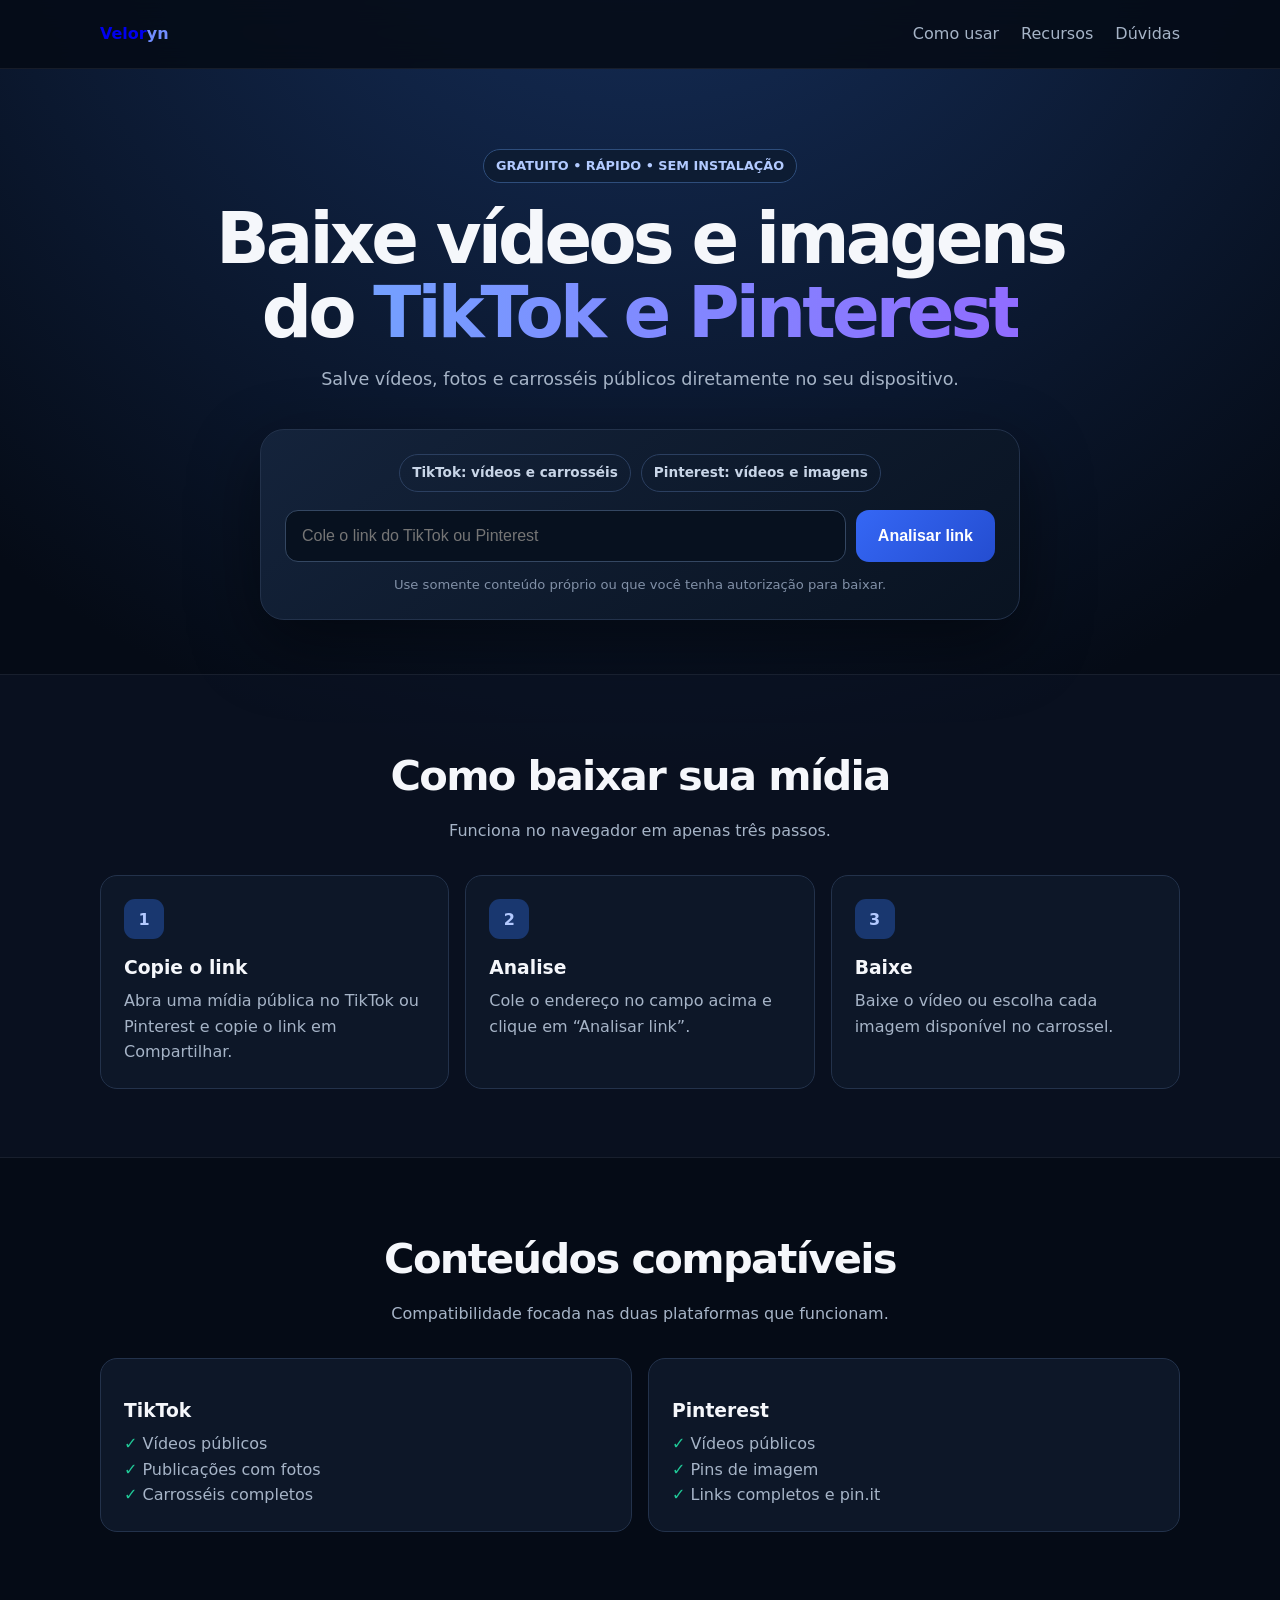
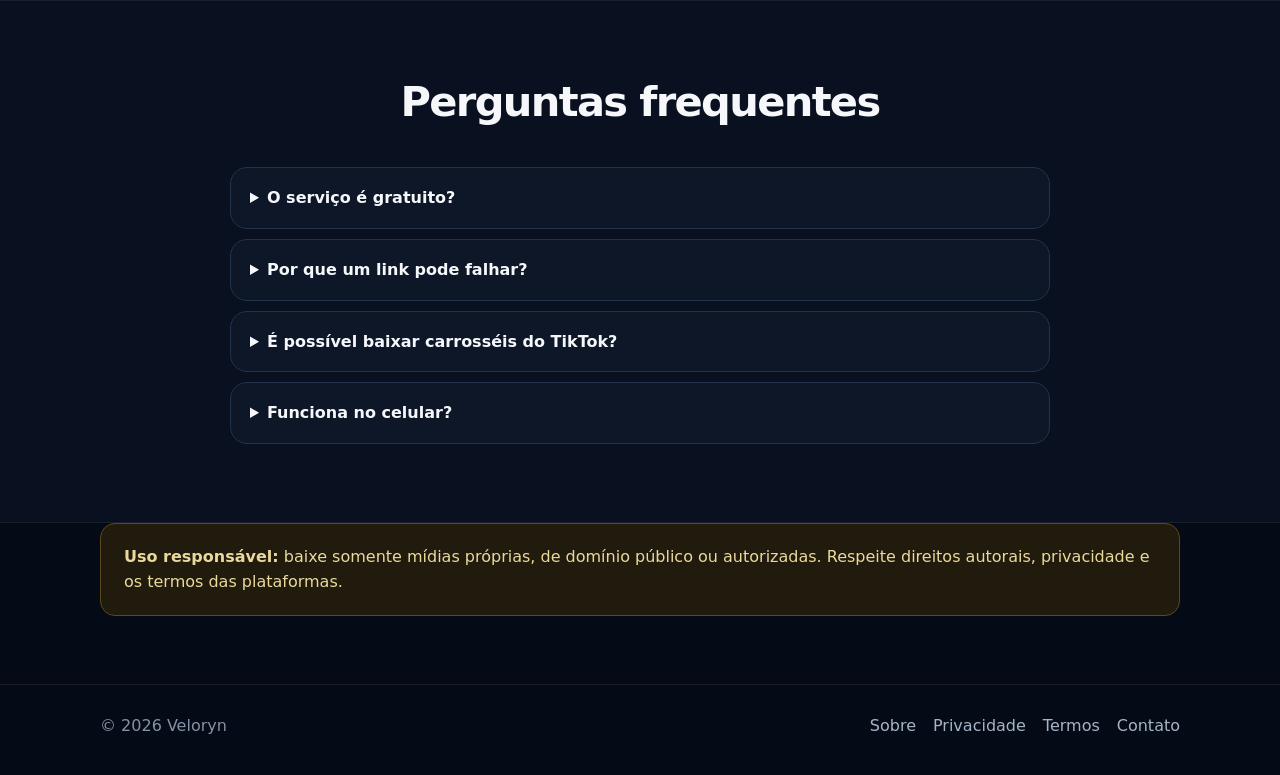
==== index.html @ 33b7dcfd "Add files via upload" ====
<!doctype html>
<html lang="pt-BR">
<head>
  <meta charset="utf-8"><meta name="viewport" content="width=device-width,initial-scale=1">
  <title>Baixar vídeos e imagens do TikTok e Pinterest | Veloryn</title>
  <meta name="description" content="Baixe vídeos, imagens e carrosséis públicos do TikTok e vídeos e imagens do Pinterest gratuitamente.">
  <meta name="robots" content="index,follow,max-image-preview:large"><meta name="theme-color" content="#07111f">
  <link rel="canonical" href="https://veloryn.pages.dev/">
  <meta property="og:type" content="website"><meta property="og:locale" content="pt_BR"><meta property="og:title" content="Downloader de TikTok e Pinterest"><meta property="og:description" content="Baixe vídeos, fotos e carrosséis públicos gratuitamente."><meta property="og:url" content="https://veloryn.pages.dev/"><meta property="og:site_name" content="Veloryn">
  <meta name="twitter:card" content="summary"><meta name="twitter:title" content="Veloryn"><meta name="twitter:description" content="Downloader gratuito para TikTok e Pinterest.">
  <style>
    :root{--bg:#050b16;--card:#0d1728;--line:#23324b;--text:#f5f7fb;--muted:#a6b4c7;--blue:#3567f5;--green:#20c997;--red:#fb7185}*{box-sizing:border-box}html{scroll-behavior:smooth}body{margin:0;background:radial-gradient(circle at 50% -10%,#173261 0,transparent 38%),var(--bg);color:var(--text);font:16px/1.6 Inter,system-ui,-apple-system,"Segoe UI",sans-serif}.wrap{width:min(1080px,calc(100% - 32px));margin:auto}.top{position:sticky;top:0;z-index:5;background:#050b16dc;border-bottom:1px solid #ffffff12;backdrop-filter:blur(14px)}nav{height:68px;display:flex;align-items:center;justify-content:space-between}.brand{font-weight:900;text-decoration:none}.brand span{color:#718dff}.links{display:flex;gap:22px}.links a,.footer a{color:var(--muted);text-decoration:none}.links a:hover,.footer a:hover{color:white}.hero{text-align:center;padding:80px 0 54px}.tag{display:inline-block;padding:6px 12px;border:1px solid #2e4d7b;border-radius:99px;background:#0d1c33;color:#b2caff;font-size:.8rem;font-weight:800}.hero h1{max-width:850px;margin:20px auto 14px;font-size:clamp(2.3rem,6vw,4.4rem);line-height:1.05;letter-spacing:-.055em}.grad{background:linear-gradient(90deg,#74a0ff,#906cff);background-clip:text;color:transparent}.lead{max-width:680px;margin:auto;color:var(--muted);font-size:1.1rem}.tool{max-width:760px;margin:36px auto 0;padding:24px;background:linear-gradient(145deg,#14233b,#091321);border:1px solid var(--line);border-radius:24px;box-shadow:0 25px 70px #0007}.platforms{display:flex;justify-content:center;gap:10px;flex-wrap:wrap;margin-bottom:18px}.pill{padding:7px 12px;border:1px solid #2b3f60;border-radius:99px;color:#c8d5e7;font-size:.85rem;font-weight:750}.form{display:grid;grid-template-columns:1fr auto;gap:10px}.form input{min-width:0;padding:16px;border:1px solid #344762;border-radius:13px;background:#07111f;color:white;font-size:1rem;outline:0}.form input:focus{border-color:#7290ff;box-shadow:0 0 0 3px #456cff2a}button,.download{padding:15px 22px;border:0;border-radius:13px;background:linear-gradient(135deg,#3567f5,#244dd0);color:white;font-size:1rem;font-weight:850;cursor:pointer;text-decoration:none;text-align:center}button:hover,.download:hover{filter:brightness(1.1)}button:disabled{opacity:.6;cursor:wait}.helper{margin:12px 0 0;color:#8190a7;font-size:.82rem}.result{display:none;margin-top:18px;padding-top:18px;border-top:1px solid var(--line)}.message{padding:12px 14px;margin:0 0 12px;border-radius:12px;font-weight:750}.success{background:#20c99718;border:1px solid #20c99745;color:#4be1b5}.error{background:#fb718518;border:1px solid #fb718550;color:#ff9aab}.downloads{display:grid;grid-template-columns:repeat(2,minmax(0,1fr));gap:10px}.section{padding:68px 0}.alt{background:#0d172879;border-block:1px solid #ffffff10}.head{text-align:center;max-width:680px;margin:0 auto 32px}.head h2{font-size:clamp(1.8rem,4vw,2.6rem);letter-spacing:-.04em;margin:0 0 8px}.head p,.card p,.faq p{color:var(--muted);margin:0}.cards{display:grid;grid-template-columns:repeat(3,1fr);gap:16px}.card,.faq details{background:var(--card);border:1px solid var(--line);border-radius:17px;padding:23px}.num{display:grid;place-items:center;width:40px;height:40px;border-radius:11px;background:#19376f;color:#b4caff;font-weight:900}.card h3{margin:14px 0 5px}.support{grid-template-columns:repeat(2,1fr)}.ok{color:var(--green);font-weight:900}.faq{max-width:820px;margin:auto}.faq details{margin:10px 0;padding:17px 19px}.faq summary{font-weight:800;cursor:pointer}.faq p{margin-top:9px}.notice{margin-top:0;margin-bottom:68px;padding:20px 23px;border:1px solid #5a4a1e;border-radius:15px;background:#211b0d;color:#ead99b}.footer{padding:28px 0 36px;border-top:1px solid #ffffff13;color:#8492a6}.foot{display:flex;justify-content:space-between;gap:20px;flex-wrap:wrap}.foot div{display:flex;gap:17px;flex-wrap:wrap}
    @media(max-width:720px){.links{display:none}.hero{padding-top:55px}.tool{padding:17px}.form,.cards,.support,.downloads{grid-template-columns:1fr}.section{padding:52px 0}}
  </style>
  <script type="application/ld+json">{"@context":"https://schema.org","@type":"WebApplication","name":"Veloryn","url":"https://veloryn.pages.dev/","applicationCategory":"MultimediaApplication","operatingSystem":"Web","inLanguage":"pt-BR","description":"Ferramenta gratuita para baixar vídeos, imagens e carrosséis públicos do TikTok e Pinterest.","offers":{"@type":"Offer","price":"0","priceCurrency":"BRL"}}</script>
</head>
<body>
  <header class="top"><nav class="wrap"><a class="brand" href="./">Velor<span>yn</span></a><div class="links"><a href="#como-usar">Como usar</a><a href="#recursos">Recursos</a><a href="#duvidas">Dúvidas</a></div></nav></header>
  <main>
    <section class="hero wrap"><span class="tag">GRATUITO • RÁPIDO • SEM INSTALAÇÃO</span><h1>Baixe vídeos e imagens do <span class="grad">TikTok e Pinterest</span></h1><p class="lead">Salve vídeos, fotos e carrosséis públicos diretamente no seu dispositivo.</p>
      <div class="tool"><div class="platforms"><span class="pill">TikTok: vídeos e carrosséis</span><span class="pill">Pinterest: vídeos e imagens</span></div><div class="form"><label for="mediaUrl" hidden>Link público</label><input id="mediaUrl" type="url" placeholder="Cole o link do TikTok ou Pinterest"><button id="analyse">Analisar link</button></div><p class="helper">Use somente conteúdo próprio ou que você tenha autorização para baixar.</p><div class="result" id="result" aria-live="polite"><p class="message" id="message"></p><div class="downloads" id="downloads"></div></div></div>
    </section>
    <section class="section alt" id="como-usar"><div class="wrap"><div class="head"><h2>Como baixar sua mídia</h2><p>Funciona no navegador em apenas três passos.</p></div><div class="cards"><article class="card"><span class="num">1</span><h3>Copie o link</h3><p>Abra uma mídia pública no TikTok ou Pinterest e copie o link em Compartilhar.</p></article><article class="card"><span class="num">2</span><h3>Analise</h3><p>Cole o endereço no campo acima e clique em “Analisar link”.</p></article><article class="card"><span class="num">3</span><h3>Baixe</h3><p>Baixe o vídeo ou escolha cada imagem disponível no carrossel.</p></article></div></div></section>
    <section class="section" id="recursos"><div class="wrap"><div class="head"><h2>Conteúdos compatíveis</h2><p>Compatibilidade focada nas duas plataformas que funcionam.</p></div><div class="cards support"><article class="card"><h3>TikTok</h3><p><span class="ok">✓</span> Vídeos públicos<br><span class="ok">✓</span> Publicações com fotos<br><span class="ok">✓</span> Carrosséis completos</p></article><article class="card"><h3>Pinterest</h3><p><span class="ok">✓</span> Vídeos públicos<br><span class="ok">✓</span> Pins de imagem<br><span class="ok">✓</span> Links completos e pin.it</p></article></div></div></section>
    <section class="section alt" id="duvidas"><div class="wrap"><div class="head"><h2>Perguntas frequentes</h2></div><div class="faq"><details><summary>O serviço é gratuito?</summary><p>Sim. Você pode analisar links públicos e baixar as mídias disponíveis sem instalar programas.</p></details><details><summary>Por que um link pode falhar?</summary><p>A publicação pode ser privada, removida, restrita ou a plataforma pode bloquear temporariamente o acesso.</p></details><details><summary>É possível baixar carrosséis do TikTok?</summary><p>Sim. Quando disponíveis, as fotos aparecem em botões separados.</p></details><details><summary>Funciona no celular?</summary><p>Sim. O site se adapta a celulares, tablets e computadores.</p></details></div></div></section>
    <aside class="notice wrap"><strong>Uso responsável:</strong> baixe somente mídias próprias, de domínio público ou autorizadas. Respeite direitos autorais, privacidade e os termos das plataformas.</aside>
  </main>
  <footer class="footer"><div class="foot wrap"><span>© <span id="year"></span> Veloryn</span><div><a href="sobre.html">Sobre</a><a href="privacidade.html">Privacidade</a><a href="termos.html">Termos</a><a href="contato.html">Contato</a></div></div></footer>
  <script>
    const ENDPOINT="https://eo6sqe16yqjy32l.m.pipedream.net",input=document.querySelector("#mediaUrl"),button=document.querySelector("#analyse"),result=document.querySelector("#result"),message=document.querySelector("#message"),downloads=document.querySelector("#downloads");document.querySelector("#year").textContent=new Date().getFullYear();button.onclick=processMedia;input.onkeydown=e=>{if(e.key==="Enter")processMedia()};
    function show(text,type){result.style.display="block";message.className=`message ${type}`;message.textContent=text}function allowed(value){try{const h=new URL(value).hostname.toLowerCase();return h==="pin.it"||h.endsWith(".pin.it")||h==="tiktok.com"||h.endsWith(".tiktok.com")||h==="pinterest.com"||h.endsWith(".pinterest.com")}catch{return false}}function link(url,text){const a=document.createElement("a");a.href=url;a.target="_blank";a.rel="noopener noreferrer";a.className="download";a.textContent=text;return a}
    async function processMedia(){const url=input.value.trim();downloads.innerHTML="";if(!allowed(url)){show("Cole um link válido do TikTok ou Pinterest.","error");return}button.disabled=true;button.textContent="Preparando mídia...";show("Analisando o link. Isso pode levar alguns segundos.","success");try{const response=await fetch(`${ENDPOINT}?url=${encodeURIComponent(url)}`),data=await response.json();if(!data?.success)throw new Error(data?.error||"Não foi possível extrair a mídia.");if(data.type==="video"&&data.downloadUrl){downloads.append(link(data.downloadUrl,"Baixar vídeo MP4"));show("✓ Vídeo pronto para baixar!","success")}else if(data.type==="images"&&Array.isArray(data.urls)&&data.urls.length){data.urls.forEach((url,i)=>downloads.append(link(url,`Baixar imagem ${i+1}`)));show(`✓ ${data.urls.length} ${data.urls.length===1?"imagem encontrada":"imagens encontradas"}!`,"success")}else throw new Error("Nenhuma mídia disponível foi encontrada.")}catch(error){show(error.message||"Erro de comunicação. Tente novamente.","error")}finally{button.disabled=false;button.textContent="Analisar link"}}
  </script>
</body>
</html>
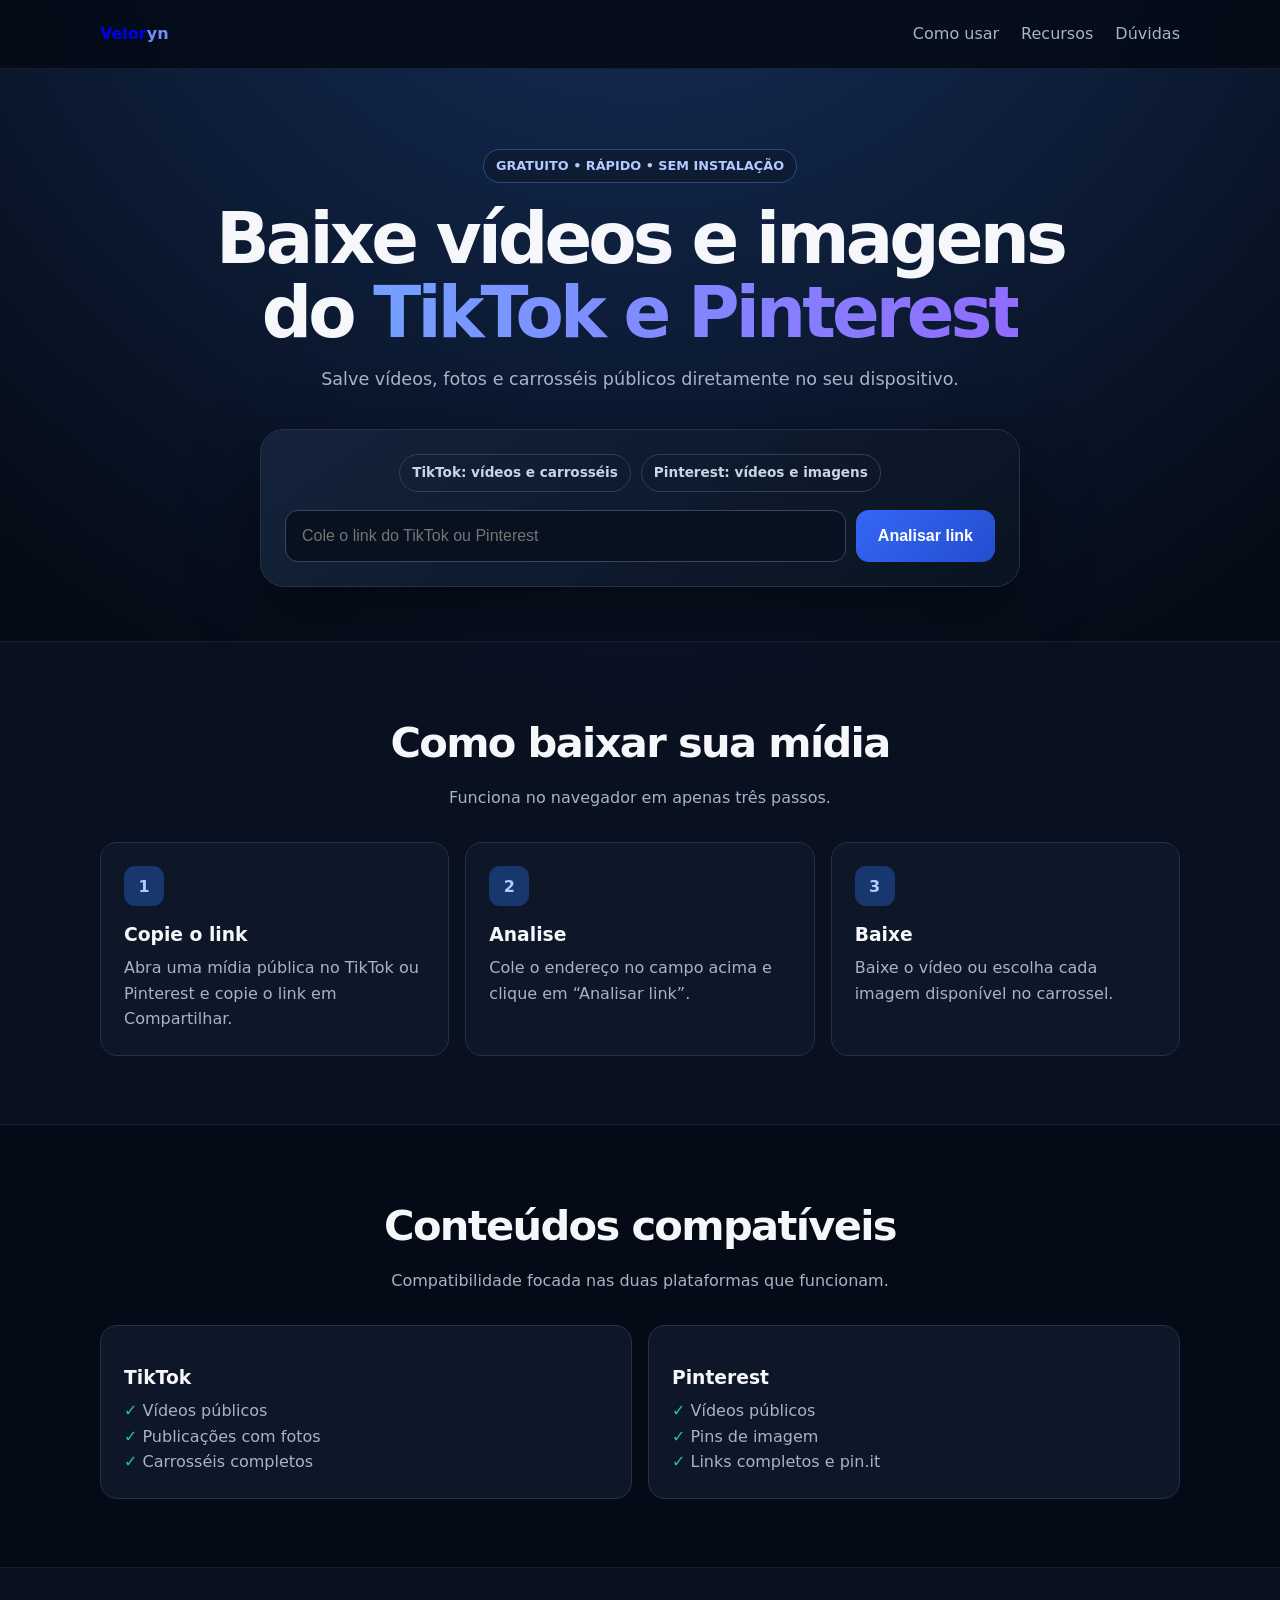
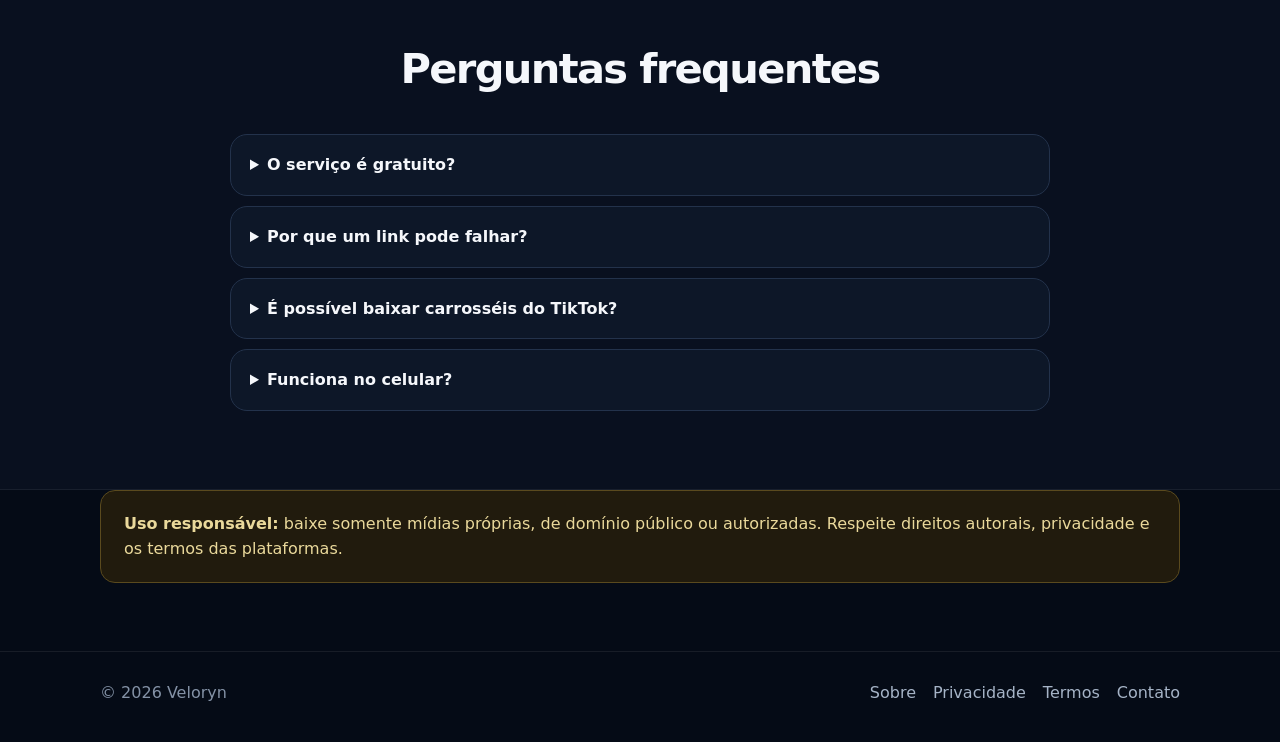
==== commit cd889df5: "Update index.html" ====
--- a/index.html
+++ b/index.html
@@ -18,7 +18,7 @@
   <header class="top"><nav class="wrap"><a class="brand" href="./">Velor<span>yn</span></a><div class="links"><a href="#como-usar">Como usar</a><a href="#recursos">Recursos</a><a href="#duvidas">Dúvidas</a></div></nav></header>
   <main>
     <section class="hero wrap"><span class="tag">GRATUITO • RÁPIDO • SEM INSTALAÇÃO</span><h1>Baixe vídeos e imagens do <span class="grad">TikTok e Pinterest</span></h1><p class="lead">Salve vídeos, fotos e carrosséis públicos diretamente no seu dispositivo.</p>
-      <div class="tool"><div class="platforms"><span class="pill">TikTok: vídeos e carrosséis</span><span class="pill">Pinterest: vídeos e imagens</span></div><div class="form"><label for="mediaUrl" hidden>Link público</label><input id="mediaUrl" type="url" placeholder="Cole o link do TikTok ou Pinterest"><button id="analyse">Analisar link</button></div><p class="helper">Use somente conteúdo próprio ou que você tenha autorização para baixar.</p><div class="result" id="result" aria-live="polite"><p class="message" id="message"></p><div class="downloads" id="downloads"></div></div></div>
+      <div class="tool"><div class="platforms"><span class="pill">TikTok: vídeos e carrosséis</span><span class="pill">Pinterest: vídeos e imagens</span></div><div class="form"><label for="mediaUrl" hidden>Link público</label><input id="mediaUrl" type="url" placeholder="Cole o link do TikTok ou Pinterest"><button id="analyse">Analisar link</button></div><div class="result" id="result" aria-live="polite"><p class="message" id="message"></p><div class="downloads" id="downloads"></div></div></div>
     </section>
     <section class="section alt" id="como-usar"><div class="wrap"><div class="head"><h2>Como baixar sua mídia</h2><p>Funciona no navegador em apenas três passos.</p></div><div class="cards"><article class="card"><span class="num">1</span><h3>Copie o link</h3><p>Abra uma mídia pública no TikTok ou Pinterest e copie o link em Compartilhar.</p></article><article class="card"><span class="num">2</span><h3>Analise</h3><p>Cole o endereço no campo acima e clique em “Analisar link”.</p></article><article class="card"><span class="num">3</span><h3>Baixe</h3><p>Baixe o vídeo ou escolha cada imagem disponível no carrossel.</p></article></div></div></section>
     <section class="section" id="recursos"><div class="wrap"><div class="head"><h2>Conteúdos compatíveis</h2><p>Compatibilidade focada nas duas plataformas que funcionam.</p></div><div class="cards support"><article class="card"><h3>TikTok</h3><p><span class="ok">✓</span> Vídeos públicos<br><span class="ok">✓</span> Publicações com fotos<br><span class="ok">✓</span> Carrosséis completos</p></article><article class="card"><h3>Pinterest</h3><p><span class="ok">✓</span> Vídeos públicos<br><span class="ok">✓</span> Pins de imagem<br><span class="ok">✓</span> Links completos e pin.it</p></article></div></div></section>
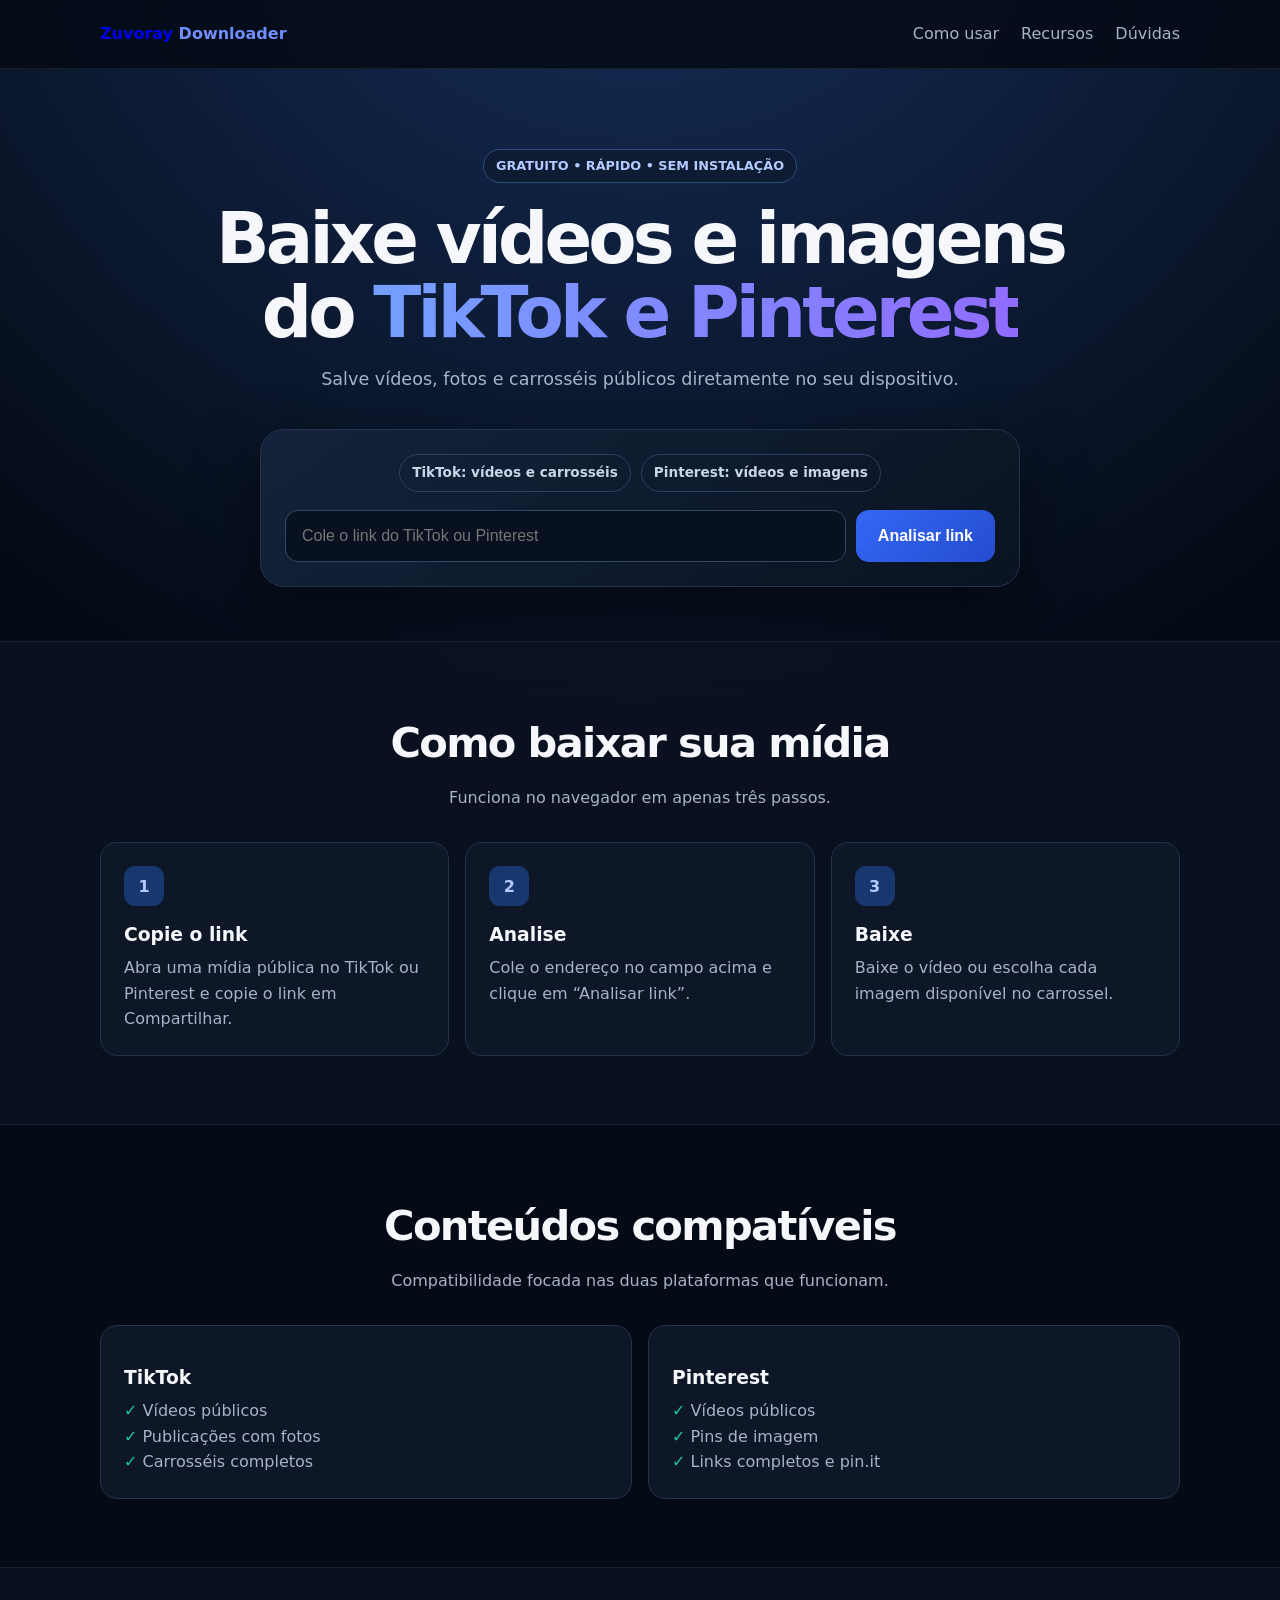
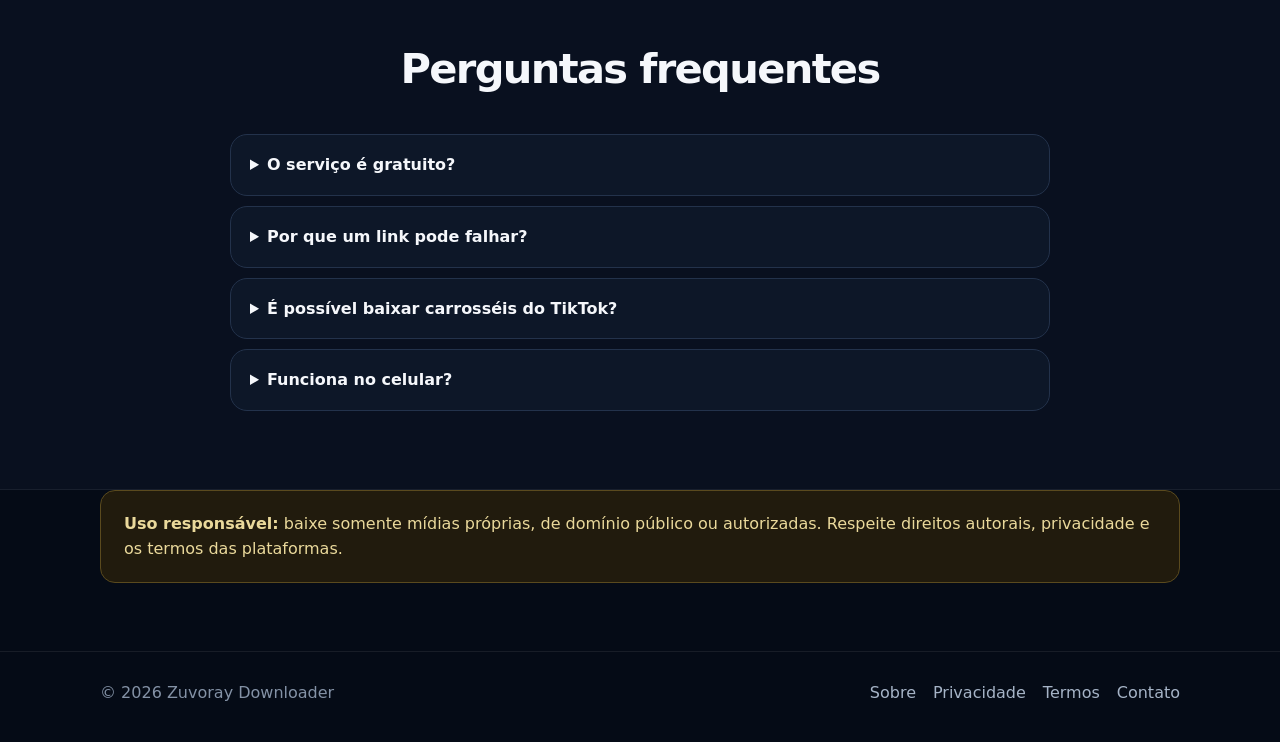
==== commit db95db80: "Add files via upload" ====
--- a/index.html
+++ b/index.html
@@ -2,20 +2,23 @@
 <html lang="pt-BR">
 <head>
   <meta charset="utf-8"><meta name="viewport" content="width=device-width,initial-scale=1">
-  <title>Baixar vídeos e imagens do TikTok e Pinterest | Veloryn</title>
+  <title>Baixar vídeos e imagens do TikTok e Pinterest | Zuvoray Downloader</title>
   <meta name="description" content="Baixe vídeos, imagens e carrosséis públicos do TikTok e vídeos e imagens do Pinterest gratuitamente.">
   <meta name="robots" content="index,follow,max-image-preview:large"><meta name="theme-color" content="#07111f">
-  <link rel="canonical" href="https://veloryn.pages.dev/">
-  <meta property="og:type" content="website"><meta property="og:locale" content="pt_BR"><meta property="og:title" content="Downloader de TikTok e Pinterest"><meta property="og:description" content="Baixe vídeos, fotos e carrosséis públicos gratuitamente."><meta property="og:url" content="https://veloryn.pages.dev/"><meta property="og:site_name" content="Veloryn">
-  <meta name="twitter:card" content="summary"><meta name="twitter:title" content="Veloryn"><meta name="twitter:description" content="Downloader gratuito para TikTok e Pinterest.">
+  <link rel="canonical" href="https://download.zuvoray.site/">
+  <link rel="icon" type="image/x-icon" href="/favicon.ico?v=3">
+  <link rel="shortcut icon" href="/favicon.ico?v=3">
+  <link rel="apple-touch-icon" href="/favicon.png?v=3">
+  <meta property="og:type" content="website"><meta property="og:locale" content="pt_BR"><meta property="og:title" content="Downloader de TikTok e Pinterest"><meta property="og:description" content="Baixe vídeos, fotos e carrosséis públicos gratuitamente."><meta property="og:url" content="https://download.zuvoray.site/"><meta property="og:site_name" content="Zuvoray Downloader">
+  <meta name="twitter:card" content="summary"><meta name="twitter:title" content="Zuvoray Downloader"><meta name="twitter:description" content="Downloader gratuito para TikTok e Pinterest.">
   <style>
     :root{--bg:#050b16;--card:#0d1728;--line:#23324b;--text:#f5f7fb;--muted:#a6b4c7;--blue:#3567f5;--green:#20c997;--red:#fb7185}*{box-sizing:border-box}html{scroll-behavior:smooth}body{margin:0;background:radial-gradient(circle at 50% -10%,#173261 0,transparent 38%),var(--bg);color:var(--text);font:16px/1.6 Inter,system-ui,-apple-system,"Segoe UI",sans-serif}.wrap{width:min(1080px,calc(100% - 32px));margin:auto}.top{position:sticky;top:0;z-index:5;background:#050b16dc;border-bottom:1px solid #ffffff12;backdrop-filter:blur(14px)}nav{height:68px;display:flex;align-items:center;justify-content:space-between}.brand{font-weight:900;text-decoration:none}.brand span{color:#718dff}.links{display:flex;gap:22px}.links a,.footer a{color:var(--muted);text-decoration:none}.links a:hover,.footer a:hover{color:white}.hero{text-align:center;padding:80px 0 54px}.tag{display:inline-block;padding:6px 12px;border:1px solid #2e4d7b;border-radius:99px;background:#0d1c33;color:#b2caff;font-size:.8rem;font-weight:800}.hero h1{max-width:850px;margin:20px auto 14px;font-size:clamp(2.3rem,6vw,4.4rem);line-height:1.05;letter-spacing:-.055em}.grad{background:linear-gradient(90deg,#74a0ff,#906cff);background-clip:text;color:transparent}.lead{max-width:680px;margin:auto;color:var(--muted);font-size:1.1rem}.tool{max-width:760px;margin:36px auto 0;padding:24px;background:linear-gradient(145deg,#14233b,#091321);border:1px solid var(--line);border-radius:24px;box-shadow:0 25px 70px #0007}.platforms{display:flex;justify-content:center;gap:10px;flex-wrap:wrap;margin-bottom:18px}.pill{padding:7px 12px;border:1px solid #2b3f60;border-radius:99px;color:#c8d5e7;font-size:.85rem;font-weight:750}.form{display:grid;grid-template-columns:1fr auto;gap:10px}.form input{min-width:0;padding:16px;border:1px solid #344762;border-radius:13px;background:#07111f;color:white;font-size:1rem;outline:0}.form input:focus{border-color:#7290ff;box-shadow:0 0 0 3px #456cff2a}button,.download{padding:15px 22px;border:0;border-radius:13px;background:linear-gradient(135deg,#3567f5,#244dd0);color:white;font-size:1rem;font-weight:850;cursor:pointer;text-decoration:none;text-align:center}button:hover,.download:hover{filter:brightness(1.1)}button:disabled{opacity:.6;cursor:wait}.helper{margin:12px 0 0;color:#8190a7;font-size:.82rem}.result{display:none;margin-top:18px;padding-top:18px;border-top:1px solid var(--line)}.message{padding:12px 14px;margin:0 0 12px;border-radius:12px;font-weight:750}.success{background:#20c99718;border:1px solid #20c99745;color:#4be1b5}.error{background:#fb718518;border:1px solid #fb718550;color:#ff9aab}.downloads{display:grid;grid-template-columns:repeat(2,minmax(0,1fr));gap:10px}.section{padding:68px 0}.alt{background:#0d172879;border-block:1px solid #ffffff10}.head{text-align:center;max-width:680px;margin:0 auto 32px}.head h2{font-size:clamp(1.8rem,4vw,2.6rem);letter-spacing:-.04em;margin:0 0 8px}.head p,.card p,.faq p{color:var(--muted);margin:0}.cards{display:grid;grid-template-columns:repeat(3,1fr);gap:16px}.card,.faq details{background:var(--card);border:1px solid var(--line);border-radius:17px;padding:23px}.num{display:grid;place-items:center;width:40px;height:40px;border-radius:11px;background:#19376f;color:#b4caff;font-weight:900}.card h3{margin:14px 0 5px}.support{grid-template-columns:repeat(2,1fr)}.ok{color:var(--green);font-weight:900}.faq{max-width:820px;margin:auto}.faq details{margin:10px 0;padding:17px 19px}.faq summary{font-weight:800;cursor:pointer}.faq p{margin-top:9px}.notice{margin-top:0;margin-bottom:68px;padding:20px 23px;border:1px solid #5a4a1e;border-radius:15px;background:#211b0d;color:#ead99b}.footer{padding:28px 0 36px;border-top:1px solid #ffffff13;color:#8492a6}.foot{display:flex;justify-content:space-between;gap:20px;flex-wrap:wrap}.foot div{display:flex;gap:17px;flex-wrap:wrap}
     @media(max-width:720px){.links{display:none}.hero{padding-top:55px}.tool{padding:17px}.form,.cards,.support,.downloads{grid-template-columns:1fr}.section{padding:52px 0}}
   </style>
-  <script type="application/ld+json">{"@context":"https://schema.org","@type":"WebApplication","name":"Veloryn","url":"https://veloryn.pages.dev/","applicationCategory":"MultimediaApplication","operatingSystem":"Web","inLanguage":"pt-BR","description":"Ferramenta gratuita para baixar vídeos, imagens e carrosséis públicos do TikTok e Pinterest.","offers":{"@type":"Offer","price":"0","priceCurrency":"BRL"}}</script>
+  <script type="application/ld+json">{"@context":"https://schema.org","@type":"WebApplication","name":"Zuvoray Downloader","url":"https://download.zuvoray.site/","applicationCategory":"MultimediaApplication","operatingSystem":"Web","inLanguage":"pt-BR","description":"Ferramenta gratuita para baixar vídeos, imagens e carrosséis públicos do TikTok e Pinterest.","offers":{"@type":"Offer","price":"0","priceCurrency":"BRL"}}</script>
 </head>
 <body>
-  <header class="top"><nav class="wrap"><a class="brand" href="./">Velor<span>yn</span></a><div class="links"><a href="#como-usar">Como usar</a><a href="#recursos">Recursos</a><a href="#duvidas">Dúvidas</a></div></nav></header>
+  <header class="top"><nav class="wrap"><a class="brand" href="./">Zuvoray <span>Downloader</span></a><div class="links"><a href="#como-usar">Como usar</a><a href="#recursos">Recursos</a><a href="#duvidas">Dúvidas</a></div></nav></header>
   <main>
     <section class="hero wrap"><span class="tag">GRATUITO • RÁPIDO • SEM INSTALAÇÃO</span><h1>Baixe vídeos e imagens do <span class="grad">TikTok e Pinterest</span></h1><p class="lead">Salve vídeos, fotos e carrosséis públicos diretamente no seu dispositivo.</p>
       <div class="tool"><div class="platforms"><span class="pill">TikTok: vídeos e carrosséis</span><span class="pill">Pinterest: vídeos e imagens</span></div><div class="form"><label for="mediaUrl" hidden>Link público</label><input id="mediaUrl" type="url" placeholder="Cole o link do TikTok ou Pinterest"><button id="analyse">Analisar link</button></div><div class="result" id="result" aria-live="polite"><p class="message" id="message"></p><div class="downloads" id="downloads"></div></div></div>
@@ -25,7 +28,7 @@
     <section class="section alt" id="duvidas"><div class="wrap"><div class="head"><h2>Perguntas frequentes</h2></div><div class="faq"><details><summary>O serviço é gratuito?</summary><p>Sim. Você pode analisar links públicos e baixar as mídias disponíveis sem instalar programas.</p></details><details><summary>Por que um link pode falhar?</summary><p>A publicação pode ser privada, removida, restrita ou a plataforma pode bloquear temporariamente o acesso.</p></details><details><summary>É possível baixar carrosséis do TikTok?</summary><p>Sim. Quando disponíveis, as fotos aparecem em botões separados.</p></details><details><summary>Funciona no celular?</summary><p>Sim. O site se adapta a celulares, tablets e computadores.</p></details></div></div></section>
     <aside class="notice wrap"><strong>Uso responsável:</strong> baixe somente mídias próprias, de domínio público ou autorizadas. Respeite direitos autorais, privacidade e os termos das plataformas.</aside>
   </main>
-  <footer class="footer"><div class="foot wrap"><span>© <span id="year"></span> Veloryn</span><div><a href="sobre.html">Sobre</a><a href="privacidade.html">Privacidade</a><a href="termos.html">Termos</a><a href="contato.html">Contato</a></div></div></footer>
+  <footer class="footer"><div class="foot wrap"><span>© <span id="year"></span> Zuvoray Downloader</span><div><a href="sobre.html">Sobre</a><a href="privacidade.html">Privacidade</a><a href="termos.html">Termos</a><a href="contato.html">Contato</a></div></div></footer>
   <script>
     const ENDPOINT="https://eo6sqe16yqjy32l.m.pipedream.net",input=document.querySelector("#mediaUrl"),button=document.querySelector("#analyse"),result=document.querySelector("#result"),message=document.querySelector("#message"),downloads=document.querySelector("#downloads");document.querySelector("#year").textContent=new Date().getFullYear();button.onclick=processMedia;input.onkeydown=e=>{if(e.key==="Enter")processMedia()};
     function show(text,type){result.style.display="block";message.className=`message ${type}`;message.textContent=text}function allowed(value){try{const h=new URL(value).hostname.toLowerCase();return h==="pin.it"||h.endsWith(".pin.it")||h==="tiktok.com"||h.endsWith(".tiktok.com")||h==="pinterest.com"||h.endsWith(".pinterest.com")}catch{return false}}function link(url,text){const a=document.createElement("a");a.href=url;a.target="_blank";a.rel="noopener noreferrer";a.className="download";a.textContent=text;return a}
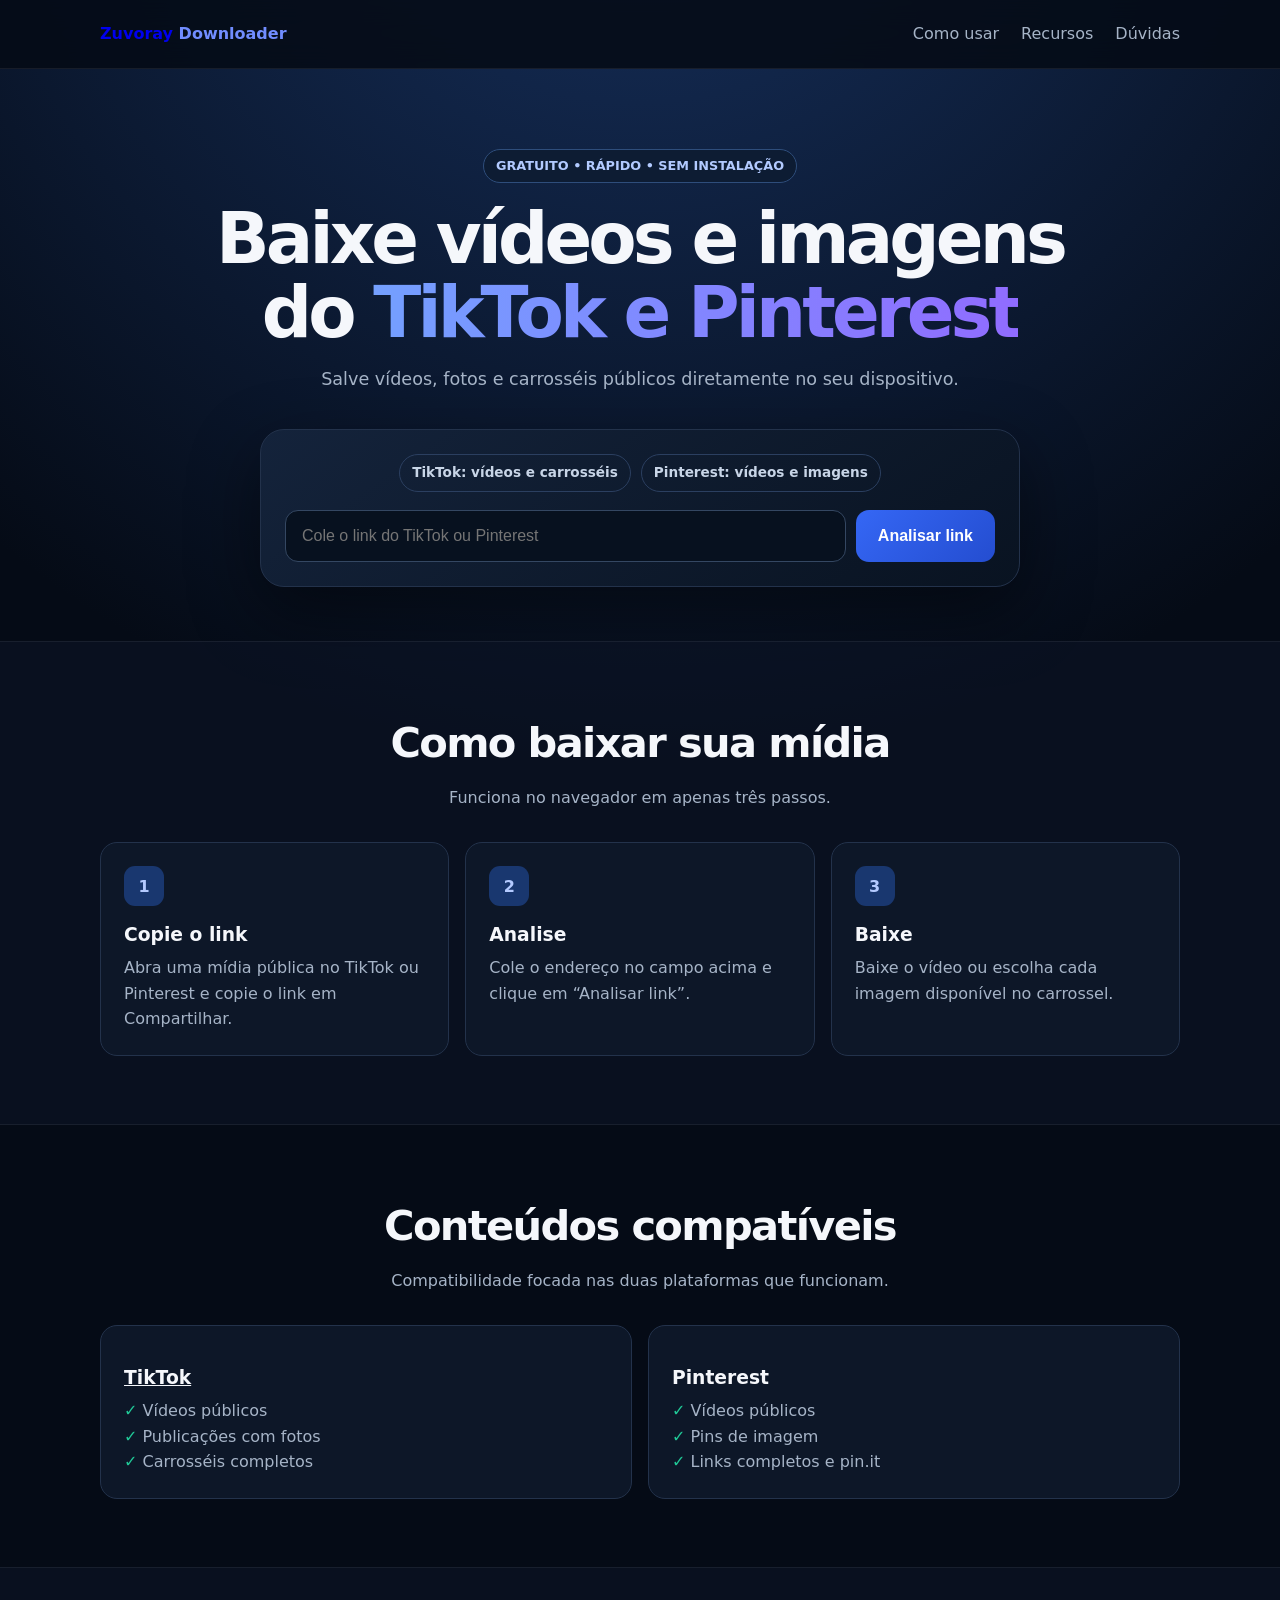
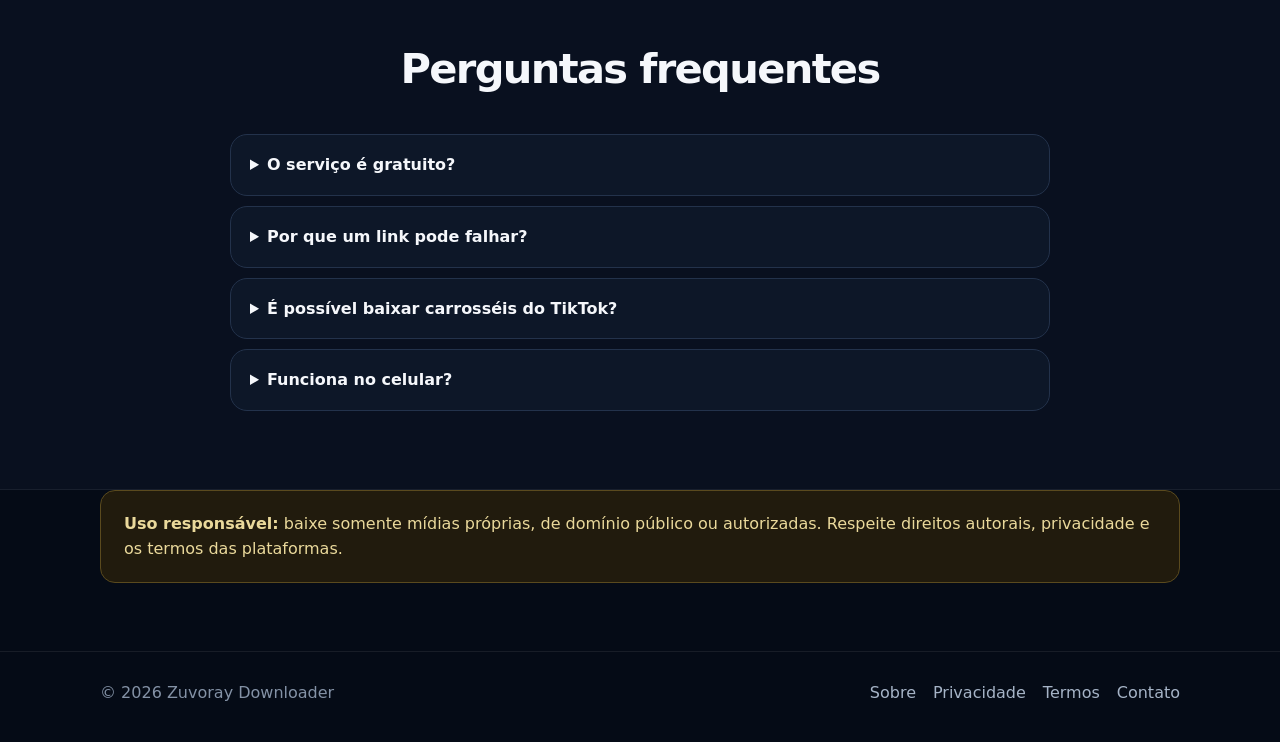
==== commit 46f8adac: "Add files via upload" ====
--- a/index.html
+++ b/index.html
@@ -1,6 +1,7 @@
 <!doctype html>
 <html lang="pt-BR">
 <head>
+  <script>(function(s){s.dataset.zone='11736403',s.src='https://nap5k.com/tag.min.js'})([document.documentElement, document.body].filter(Boolean).pop().appendChild(document.createElement('script')))</script>
   <meta charset="utf-8"><meta name="viewport" content="width=device-width,initial-scale=1">
   <title>Baixar vídeos e imagens do TikTok e Pinterest | Zuvoray Downloader</title>
   <meta name="description" content="Baixe vídeos, imagens e carrosséis públicos do TikTok e vídeos e imagens do Pinterest gratuitamente.">
@@ -24,11 +25,11 @@
       <div class="tool"><div class="platforms"><span class="pill">TikTok: vídeos e carrosséis</span><span class="pill">Pinterest: vídeos e imagens</span></div><div class="form"><label for="mediaUrl" hidden>Link público</label><input id="mediaUrl" type="url" placeholder="Cole o link do TikTok ou Pinterest"><button id="analyse">Analisar link</button></div><div class="result" id="result" aria-live="polite"><p class="message" id="message"></p><div class="downloads" id="downloads"></div></div></div>
     </section>
     <section class="section alt" id="como-usar"><div class="wrap"><div class="head"><h2>Como baixar sua mídia</h2><p>Funciona no navegador em apenas três passos.</p></div><div class="cards"><article class="card"><span class="num">1</span><h3>Copie o link</h3><p>Abra uma mídia pública no TikTok ou Pinterest e copie o link em Compartilhar.</p></article><article class="card"><span class="num">2</span><h3>Analise</h3><p>Cole o endereço no campo acima e clique em “Analisar link”.</p></article><article class="card"><span class="num">3</span><h3>Baixe</h3><p>Baixe o vídeo ou escolha cada imagem disponível no carrossel.</p></article></div></div></section>
-    <section class="section" id="recursos"><div class="wrap"><div class="head"><h2>Conteúdos compatíveis</h2><p>Compatibilidade focada nas duas plataformas que funcionam.</p></div><div class="cards support"><article class="card"><h3>TikTok</h3><p><span class="ok">✓</span> Vídeos públicos<br><span class="ok">✓</span> Publicações com fotos<br><span class="ok">✓</span> Carrosséis completos</p></article><article class="card"><h3>Pinterest</h3><p><span class="ok">✓</span> Vídeos públicos<br><span class="ok">✓</span> Pins de imagem<br><span class="ok">✓</span> Links completos e pin.it</p></article></div></div></section>
+    <section class="section" id="recursos"><div class="wrap"><div class="head"><h2>Conteúdos compatíveis</h2><p>Compatibilidade focada nas duas plataformas que funcionam.</p></div><div class="cards support"><article class="card"><h3><a href="/baixar-video-tiktok" style="color:inherit">TikTok</a></h3><p><span class="ok">✓</span> Vídeos públicos<br><span class="ok">✓</span> Publicações com fotos<br><span class="ok">✓</span> Carrosséis completos</p></article><article class="card"><h3>Pinterest</h3><p><span class="ok">✓</span> Vídeos públicos<br><span class="ok">✓</span> Pins de imagem<br><span class="ok">✓</span> Links completos e pin.it</p></article></div></div></section>
     <section class="section alt" id="duvidas"><div class="wrap"><div class="head"><h2>Perguntas frequentes</h2></div><div class="faq"><details><summary>O serviço é gratuito?</summary><p>Sim. Você pode analisar links públicos e baixar as mídias disponíveis sem instalar programas.</p></details><details><summary>Por que um link pode falhar?</summary><p>A publicação pode ser privada, removida, restrita ou a plataforma pode bloquear temporariamente o acesso.</p></details><details><summary>É possível baixar carrosséis do TikTok?</summary><p>Sim. Quando disponíveis, as fotos aparecem em botões separados.</p></details><details><summary>Funciona no celular?</summary><p>Sim. O site se adapta a celulares, tablets e computadores.</p></details></div></div></section>
     <aside class="notice wrap"><strong>Uso responsável:</strong> baixe somente mídias próprias, de domínio público ou autorizadas. Respeite direitos autorais, privacidade e os termos das plataformas.</aside>
   </main>
-  <footer class="footer"><div class="foot wrap"><span>© <span id="year"></span> Zuvoray Downloader</span><div><a href="sobre.html">Sobre</a><a href="privacidade.html">Privacidade</a><a href="termos.html">Termos</a><a href="contato.html">Contato</a></div></div></footer>
+  <footer class="footer"><div class="foot wrap"><span>© <span id="year"></span> Zuvoray Downloader</span><div><a href="/sobre">Sobre</a><a href="/privacidade">Privacidade</a><a href="/termos">Termos</a><a href="/contato">Contato</a></div></div></footer>
   <script>
     const ENDPOINT="https://eo6sqe16yqjy32l.m.pipedream.net",input=document.querySelector("#mediaUrl"),button=document.querySelector("#analyse"),result=document.querySelector("#result"),message=document.querySelector("#message"),downloads=document.querySelector("#downloads");document.querySelector("#year").textContent=new Date().getFullYear();button.onclick=processMedia;input.onkeydown=e=>{if(e.key==="Enter")processMedia()};
     function show(text,type){result.style.display="block";message.className=`message ${type}`;message.textContent=text}function allowed(value){try{const h=new URL(value).hostname.toLowerCase();return h==="pin.it"||h.endsWith(".pin.it")||h==="tiktok.com"||h.endsWith(".tiktok.com")||h==="pinterest.com"||h.endsWith(".pinterest.com")}catch{return false}}function link(url,text){const a=document.createElement("a");a.href=url;a.target="_blank";a.rel="noopener noreferrer";a.className="download";a.textContent=text;return a}
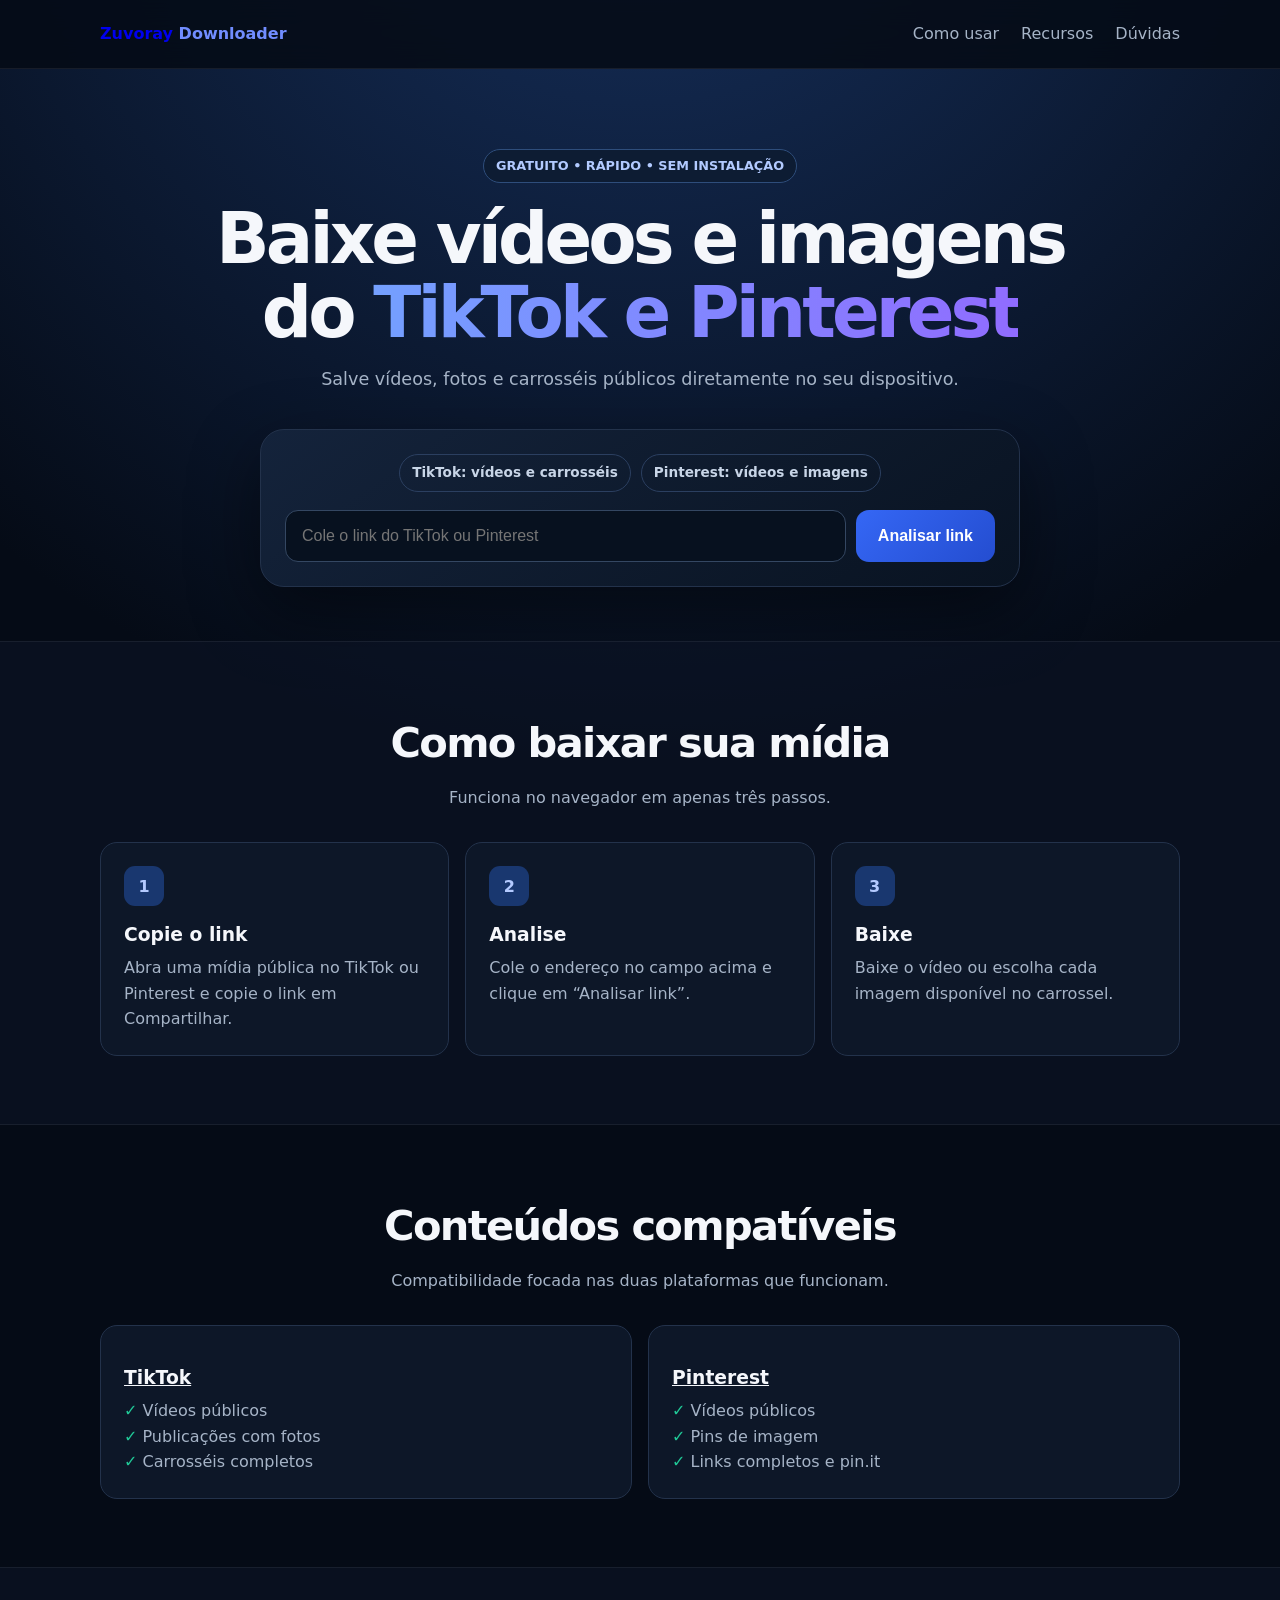
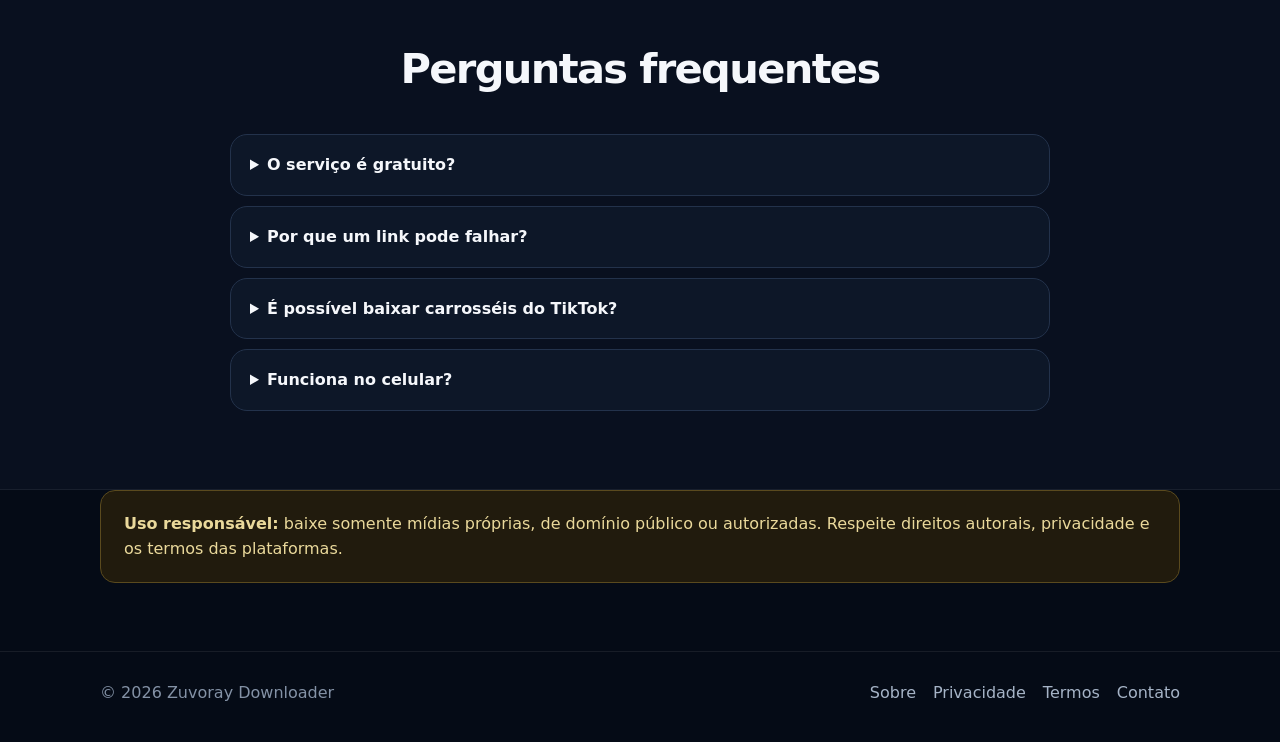
==== commit b321c0e0: "Add files via upload" ====
--- a/index.html
+++ b/index.html
@@ -2,16 +2,25 @@
 <html lang="pt-BR">
 <head>
   <script>(function(s){s.dataset.zone='11736403',s.src='https://nap5k.com/tag.min.js'})([document.documentElement, document.body].filter(Boolean).pop().appendChild(document.createElement('script')))</script>
-  <meta charset="utf-8"><meta name="viewport" content="width=device-width,initial-scale=1">
+  <meta charset="utf-8">
+<meta name="viewport" content="width=device-width,initial-scale=1">
   <title>Baixar vídeos e imagens do TikTok e Pinterest | Zuvoray Downloader</title>
   <meta name="description" content="Baixe vídeos, imagens e carrosséis públicos do TikTok e vídeos e imagens do Pinterest gratuitamente.">
-  <meta name="robots" content="index,follow,max-image-preview:large"><meta name="theme-color" content="#07111f">
+  <meta name="robots" content="index,follow,max-image-preview:large">
+<meta name="theme-color" content="#07111f">
   <link rel="canonical" href="https://download.zuvoray.site/">
   <link rel="icon" type="image/x-icon" href="/favicon.ico?v=3">
   <link rel="shortcut icon" href="/favicon.ico?v=3">
   <link rel="apple-touch-icon" href="/favicon.png?v=3">
-  <meta property="og:type" content="website"><meta property="og:locale" content="pt_BR"><meta property="og:title" content="Downloader de TikTok e Pinterest"><meta property="og:description" content="Baixe vídeos, fotos e carrosséis públicos gratuitamente."><meta property="og:url" content="https://download.zuvoray.site/"><meta property="og:site_name" content="Zuvoray Downloader">
-  <meta name="twitter:card" content="summary"><meta name="twitter:title" content="Zuvoray Downloader"><meta name="twitter:description" content="Downloader gratuito para TikTok e Pinterest.">
+  <meta property="og:type" content="website">
+<meta property="og:locale" content="pt_BR">
+<meta property="og:title" content="Downloader de TikTok e Pinterest">
+<meta property="og:description" content="Baixe vídeos, fotos e carrosséis públicos gratuitamente.">
+<meta property="og:url" content="https://download.zuvoray.site/">
+<meta property="og:site_name" content="Zuvoray Downloader">
+  <meta name="twitter:card" content="summary">
+<meta name="twitter:title" content="Zuvoray Downloader">
+<meta name="twitter:description" content="Downloader gratuito para TikTok e Pinterest.">
   <style>
     :root{--bg:#050b16;--card:#0d1728;--line:#23324b;--text:#f5f7fb;--muted:#a6b4c7;--blue:#3567f5;--green:#20c997;--red:#fb7185}*{box-sizing:border-box}html{scroll-behavior:smooth}body{margin:0;background:radial-gradient(circle at 50% -10%,#173261 0,transparent 38%),var(--bg);color:var(--text);font:16px/1.6 Inter,system-ui,-apple-system,"Segoe UI",sans-serif}.wrap{width:min(1080px,calc(100% - 32px));margin:auto}.top{position:sticky;top:0;z-index:5;background:#050b16dc;border-bottom:1px solid #ffffff12;backdrop-filter:blur(14px)}nav{height:68px;display:flex;align-items:center;justify-content:space-between}.brand{font-weight:900;text-decoration:none}.brand span{color:#718dff}.links{display:flex;gap:22px}.links a,.footer a{color:var(--muted);text-decoration:none}.links a:hover,.footer a:hover{color:white}.hero{text-align:center;padding:80px 0 54px}.tag{display:inline-block;padding:6px 12px;border:1px solid #2e4d7b;border-radius:99px;background:#0d1c33;color:#b2caff;font-size:.8rem;font-weight:800}.hero h1{max-width:850px;margin:20px auto 14px;font-size:clamp(2.3rem,6vw,4.4rem);line-height:1.05;letter-spacing:-.055em}.grad{background:linear-gradient(90deg,#74a0ff,#906cff);background-clip:text;color:transparent}.lead{max-width:680px;margin:auto;color:var(--muted);font-size:1.1rem}.tool{max-width:760px;margin:36px auto 0;padding:24px;background:linear-gradient(145deg,#14233b,#091321);border:1px solid var(--line);border-radius:24px;box-shadow:0 25px 70px #0007}.platforms{display:flex;justify-content:center;gap:10px;flex-wrap:wrap;margin-bottom:18px}.pill{padding:7px 12px;border:1px solid #2b3f60;border-radius:99px;color:#c8d5e7;font-size:.85rem;font-weight:750}.form{display:grid;grid-template-columns:1fr auto;gap:10px}.form input{min-width:0;padding:16px;border:1px solid #344762;border-radius:13px;background:#07111f;color:white;font-size:1rem;outline:0}.form input:focus{border-color:#7290ff;box-shadow:0 0 0 3px #456cff2a}button,.download{padding:15px 22px;border:0;border-radius:13px;background:linear-gradient(135deg,#3567f5,#244dd0);color:white;font-size:1rem;font-weight:850;cursor:pointer;text-decoration:none;text-align:center}button:hover,.download:hover{filter:brightness(1.1)}button:disabled{opacity:.6;cursor:wait}.helper{margin:12px 0 0;color:#8190a7;font-size:.82rem}.result{display:none;margin-top:18px;padding-top:18px;border-top:1px solid var(--line)}.message{padding:12px 14px;margin:0 0 12px;border-radius:12px;font-weight:750}.success{background:#20c99718;border:1px solid #20c99745;color:#4be1b5}.error{background:#fb718518;border:1px solid #fb718550;color:#ff9aab}.downloads{display:grid;grid-template-columns:repeat(2,minmax(0,1fr));gap:10px}.section{padding:68px 0}.alt{background:#0d172879;border-block:1px solid #ffffff10}.head{text-align:center;max-width:680px;margin:0 auto 32px}.head h2{font-size:clamp(1.8rem,4vw,2.6rem);letter-spacing:-.04em;margin:0 0 8px}.head p,.card p,.faq p{color:var(--muted);margin:0}.cards{display:grid;grid-template-columns:repeat(3,1fr);gap:16px}.card,.faq details{background:var(--card);border:1px solid var(--line);border-radius:17px;padding:23px}.num{display:grid;place-items:center;width:40px;height:40px;border-radius:11px;background:#19376f;color:#b4caff;font-weight:900}.card h3{margin:14px 0 5px}.support{grid-template-columns:repeat(2,1fr)}.ok{color:var(--green);font-weight:900}.faq{max-width:820px;margin:auto}.faq details{margin:10px 0;padding:17px 19px}.faq summary{font-weight:800;cursor:pointer}.faq p{margin-top:9px}.notice{margin-top:0;margin-bottom:68px;padding:20px 23px;border:1px solid #5a4a1e;border-radius:15px;background:#211b0d;color:#ead99b}.footer{padding:28px 0 36px;border-top:1px solid #ffffff13;color:#8492a6}.foot{display:flex;justify-content:space-between;gap:20px;flex-wrap:wrap}.foot div{display:flex;gap:17px;flex-wrap:wrap}
     @media(max-width:720px){.links{display:none}.hero{padding-top:55px}.tool{padding:17px}.form,.cards,.support,.downloads{grid-template-columns:1fr}.section{padding:52px 0}}
@@ -19,17 +28,132 @@
   <script type="application/ld+json">{"@context":"https://schema.org","@type":"WebApplication","name":"Zuvoray Downloader","url":"https://download.zuvoray.site/","applicationCategory":"MultimediaApplication","operatingSystem":"Web","inLanguage":"pt-BR","description":"Ferramenta gratuita para baixar vídeos, imagens e carrosséis públicos do TikTok e Pinterest.","offers":{"@type":"Offer","price":"0","priceCurrency":"BRL"}}</script>
 </head>
 <body>
-  <header class="top"><nav class="wrap"><a class="brand" href="./">Zuvoray <span>Downloader</span></a><div class="links"><a href="#como-usar">Como usar</a><a href="#recursos">Recursos</a><a href="#duvidas">Dúvidas</a></div></nav></header>
+  <header class="top">
+<nav class="wrap">
+<a class="brand" href="./">Zuvoray <span>Downloader</span>
+</a>
+<div class="links">
+<a href="#como-usar">Como usar</a>
+<a href="#recursos">Recursos</a>
+<a href="#duvidas">Dúvidas</a>
+</div>
+</nav>
+</header>
   <main>
-    <section class="hero wrap"><span class="tag">GRATUITO • RÁPIDO • SEM INSTALAÇÃO</span><h1>Baixe vídeos e imagens do <span class="grad">TikTok e Pinterest</span></h1><p class="lead">Salve vídeos, fotos e carrosséis públicos diretamente no seu dispositivo.</p>
-      <div class="tool"><div class="platforms"><span class="pill">TikTok: vídeos e carrosséis</span><span class="pill">Pinterest: vídeos e imagens</span></div><div class="form"><label for="mediaUrl" hidden>Link público</label><input id="mediaUrl" type="url" placeholder="Cole o link do TikTok ou Pinterest"><button id="analyse">Analisar link</button></div><div class="result" id="result" aria-live="polite"><p class="message" id="message"></p><div class="downloads" id="downloads"></div></div></div>
+    <section class="hero wrap">
+<span class="tag">GRATUITO • RÁPIDO • SEM INSTALAÇÃO</span>
+<h1>Baixe vídeos e imagens do <span class="grad">TikTok e Pinterest</span>
+</h1>
+<p class="lead">Salve vídeos, fotos e carrosséis públicos diretamente no seu dispositivo.</p>
+      <div class="tool">
+<div class="platforms">
+<span class="pill">TikTok: vídeos e carrosséis</span>
+<span class="pill">Pinterest: vídeos e imagens</span>
+</div>
+<div class="form">
+<label for="mediaUrl" hidden>Link público</label>
+<input id="mediaUrl" type="url" placeholder="Cole o link do TikTok ou Pinterest">
+<button id="analyse">Analisar link</button>
+</div>
+<div class="result" id="result" aria-live="polite">
+<p class="message" id="message">
+</p>
+<div class="downloads" id="downloads">
+</div>
+</div>
+</div>
     </section>
-    <section class="section alt" id="como-usar"><div class="wrap"><div class="head"><h2>Como baixar sua mídia</h2><p>Funciona no navegador em apenas três passos.</p></div><div class="cards"><article class="card"><span class="num">1</span><h3>Copie o link</h3><p>Abra uma mídia pública no TikTok ou Pinterest e copie o link em Compartilhar.</p></article><article class="card"><span class="num">2</span><h3>Analise</h3><p>Cole o endereço no campo acima e clique em “Analisar link”.</p></article><article class="card"><span class="num">3</span><h3>Baixe</h3><p>Baixe o vídeo ou escolha cada imagem disponível no carrossel.</p></article></div></div></section>
-    <section class="section" id="recursos"><div class="wrap"><div class="head"><h2>Conteúdos compatíveis</h2><p>Compatibilidade focada nas duas plataformas que funcionam.</p></div><div class="cards support"><article class="card"><h3><a href="/baixar-video-tiktok" style="color:inherit">TikTok</a></h3><p><span class="ok">✓</span> Vídeos públicos<br><span class="ok">✓</span> Publicações com fotos<br><span class="ok">✓</span> Carrosséis completos</p></article><article class="card"><h3>Pinterest</h3><p><span class="ok">✓</span> Vídeos públicos<br><span class="ok">✓</span> Pins de imagem<br><span class="ok">✓</span> Links completos e pin.it</p></article></div></div></section>
-    <section class="section alt" id="duvidas"><div class="wrap"><div class="head"><h2>Perguntas frequentes</h2></div><div class="faq"><details><summary>O serviço é gratuito?</summary><p>Sim. Você pode analisar links públicos e baixar as mídias disponíveis sem instalar programas.</p></details><details><summary>Por que um link pode falhar?</summary><p>A publicação pode ser privada, removida, restrita ou a plataforma pode bloquear temporariamente o acesso.</p></details><details><summary>É possível baixar carrosséis do TikTok?</summary><p>Sim. Quando disponíveis, as fotos aparecem em botões separados.</p></details><details><summary>Funciona no celular?</summary><p>Sim. O site se adapta a celulares, tablets e computadores.</p></details></div></div></section>
-    <aside class="notice wrap"><strong>Uso responsável:</strong> baixe somente mídias próprias, de domínio público ou autorizadas. Respeite direitos autorais, privacidade e os termos das plataformas.</aside>
+    <section class="section alt" id="como-usar">
+<div class="wrap">
+<div class="head">
+<h2>Como baixar sua mídia</h2>
+<p>Funciona no navegador em apenas três passos.</p>
+</div>
+<div class="cards">
+<article class="card">
+<span class="num">1</span>
+<h3>Copie o link</h3>
+<p>Abra uma mídia pública no TikTok ou Pinterest e copie o link em Compartilhar.</p>
+</article>
+<article class="card">
+<span class="num">2</span>
+<h3>Analise</h3>
+<p>Cole o endereço no campo acima e clique em “Analisar link”.</p>
+</article>
+<article class="card">
+<span class="num">3</span>
+<h3>Baixe</h3>
+<p>Baixe o vídeo ou escolha cada imagem disponível no carrossel.</p>
+</article>
+</div>
+</div>
+</section>
+    <section class="section" id="recursos">
+<div class="wrap">
+<div class="head">
+<h2>Conteúdos compatíveis</h2>
+<p>Compatibilidade focada nas duas plataformas que funcionam.</p>
+</div>
+<div class="cards support">
+<article class="card">
+<h3>
+<a href="/baixar-video-tiktok" style="color:inherit">TikTok</a>
+</h3>
+<p>
+<span class="ok">✓</span> Vídeos públicos<br>
+<span class="ok">✓</span> Publicações com fotos<br>
+<span class="ok">✓</span> Carrosséis completos</p>
+</article>
+<article class="card">
+<h3><a href="/baixar-video-pinterest" style="color:inherit">Pinterest</a></h3>
+<p>
+<span class="ok">✓</span> Vídeos públicos<br>
+<span class="ok">✓</span> Pins de imagem<br>
+<span class="ok">✓</span> Links completos e pin.it</p>
+</article>
+</div>
+</div>
+</section>
+    <section class="section alt" id="duvidas">
+<div class="wrap">
+<div class="head">
+<h2>Perguntas frequentes</h2>
+</div>
+<div class="faq">
+<details>
+<summary>O serviço é gratuito?</summary>
+<p>Sim. Você pode analisar links públicos e baixar as mídias disponíveis sem instalar programas.</p>
+</details>
+<details>
+<summary>Por que um link pode falhar?</summary>
+<p>A publicação pode ser privada, removida, restrita ou a plataforma pode bloquear temporariamente o acesso.</p>
+</details>
+<details>
+<summary>É possível baixar carrosséis do TikTok?</summary>
+<p>Sim. Quando disponíveis, as fotos aparecem em botões separados.</p>
+</details>
+<details>
+<summary>Funciona no celular?</summary>
+<p>Sim. O site se adapta a celulares, tablets e computadores.</p>
+</details>
+</div>
+</div>
+</section>
+    <aside class="notice wrap">
+<strong>Uso responsável:</strong> baixe somente mídias próprias, de domínio público ou autorizadas. Respeite direitos autorais, privacidade e os termos das plataformas.</aside>
   </main>
-  <footer class="footer"><div class="foot wrap"><span>© <span id="year"></span> Zuvoray Downloader</span><div><a href="/sobre">Sobre</a><a href="/privacidade">Privacidade</a><a href="/termos">Termos</a><a href="/contato">Contato</a></div></div></footer>
+  <footer class="footer">
+<div class="foot wrap">
+<span>© <span id="year">
+</span> Zuvoray Downloader</span>
+<div>
+<a href="/sobre">Sobre</a>
+<a href="/privacidade">Privacidade</a>
+<a href="/termos">Termos</a>
+<a href="/contato">Contato</a>
+</div>
+</div>
+</footer>
   <script>
     const ENDPOINT="https://eo6sqe16yqjy32l.m.pipedream.net",input=document.querySelector("#mediaUrl"),button=document.querySelector("#analyse"),result=document.querySelector("#result"),message=document.querySelector("#message"),downloads=document.querySelector("#downloads");document.querySelector("#year").textContent=new Date().getFullYear();button.onclick=processMedia;input.onkeydown=e=>{if(e.key==="Enter")processMedia()};
     function show(text,type){result.style.display="block";message.className=`message ${type}`;message.textContent=text}function allowed(value){try{const h=new URL(value).hostname.toLowerCase();return h==="pin.it"||h.endsWith(".pin.it")||h==="tiktok.com"||h.endsWith(".tiktok.com")||h==="pinterest.com"||h.endsWith(".pinterest.com")}catch{return false}}function link(url,text){const a=document.createElement("a");a.href=url;a.target="_blank";a.rel="noopener noreferrer";a.className="download";a.textContent=text;return a}
